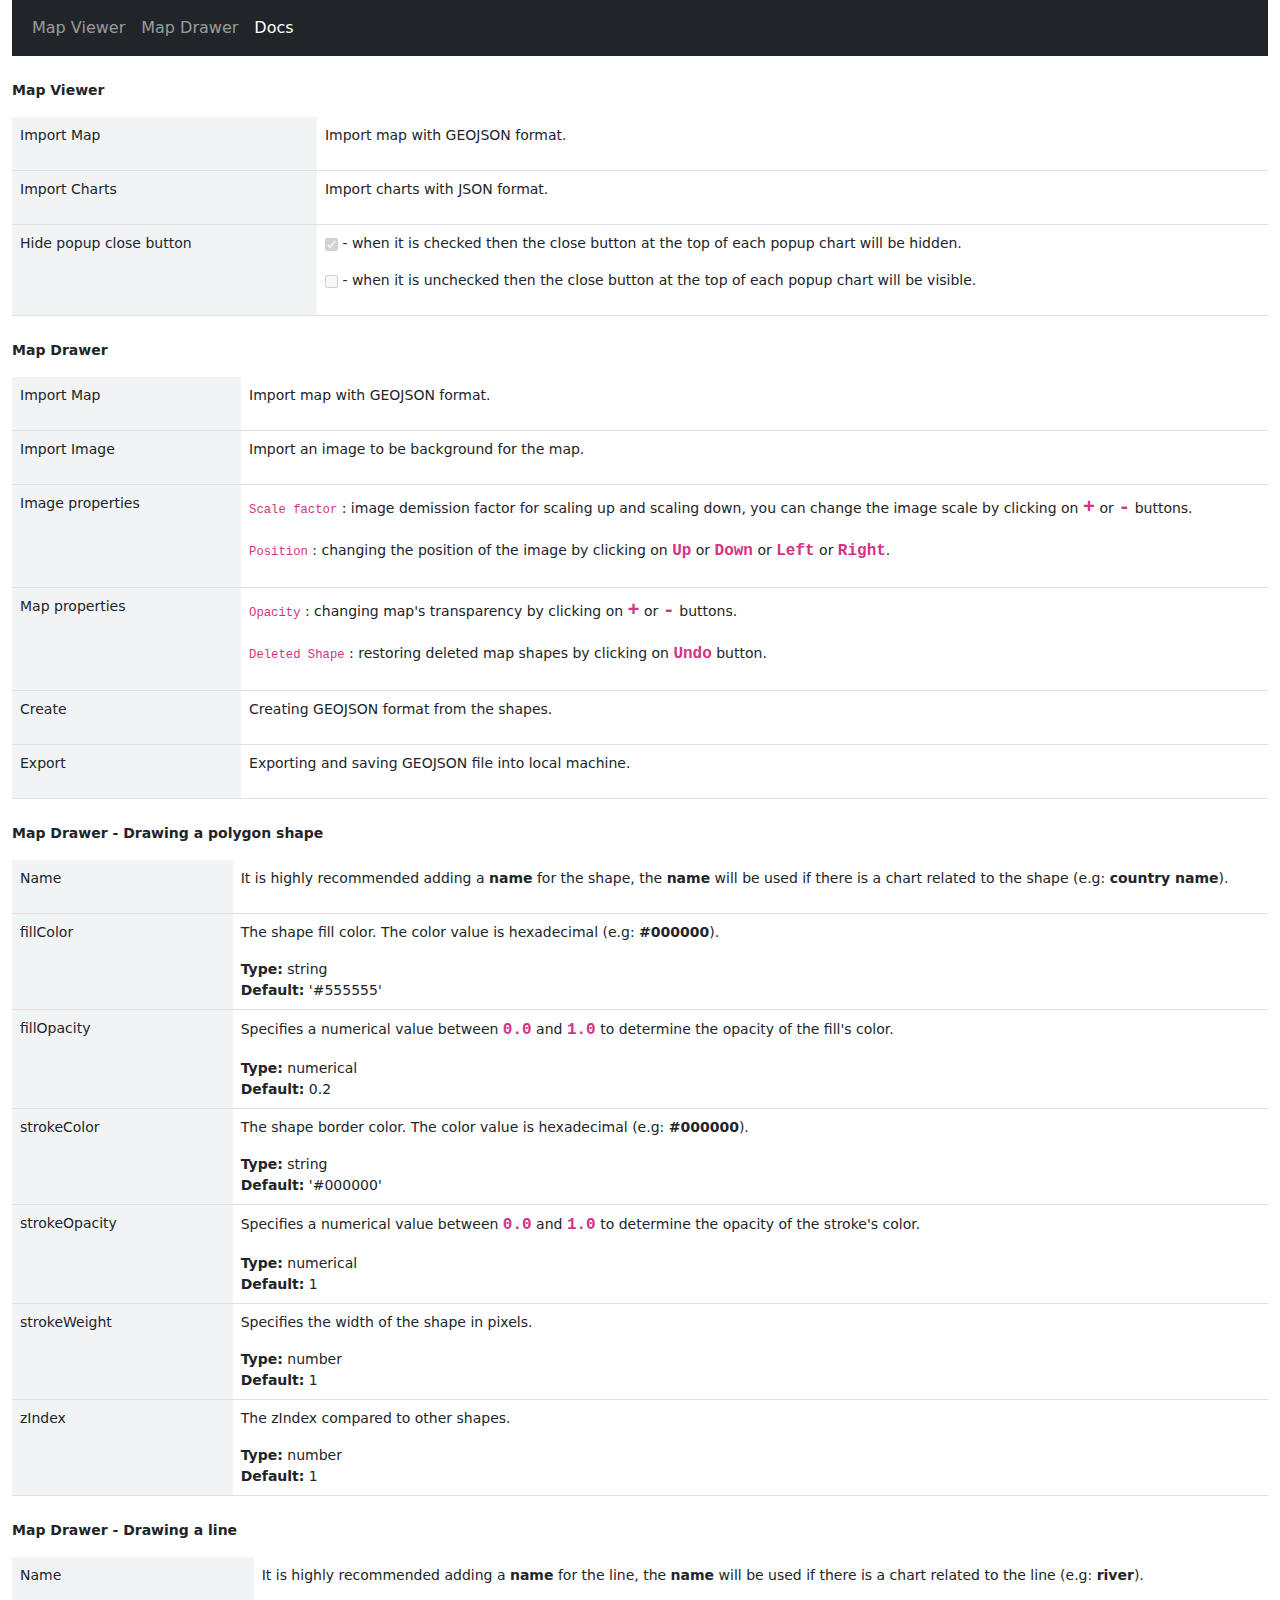
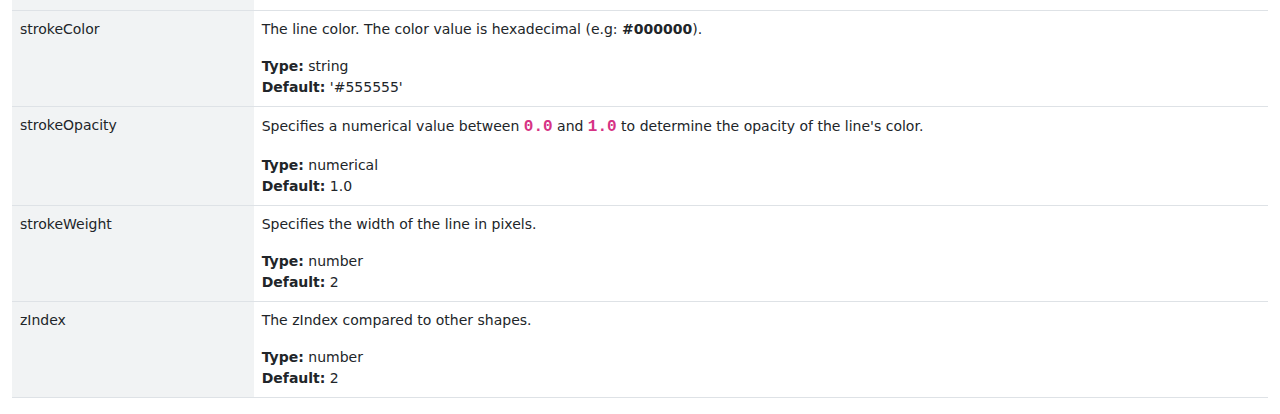
==== docs.html @ 8e2ea561 "Add docs page with some fixes" ====
<!DOCTYPE html>
<html>

<head>
    <meta charset='utf-8'>
    <meta http-equiv='X-UA-Compatible' content='IE=edge'>
    <title>GIS - Docs</title>
    <meta name='viewport' content='width=device-width, initial-scale=1'>
    <link rel="stylesheet" href="css/bootstrap.min.css" />
    <link rel="stylesheet" href="css/docs.css" />
</head>

<body>
    <div class="container-fluid">

        <!--Nav links-->
        <nav class="navbar navbar-expand-lg navbar-dark bg-dark mb-3">
            <div class="container-fluid">

                <button class="navbar-toggler" type="button" data-bs-toggle="collapse"
                    data-bs-target="#navbarSupportedContent" aria-controls="navbarSupportedContent"
                    aria-expanded="false" aria-label="Toggle navigation">
                    <span class="navbar-toggler-icon"></span>
                </button>

                <div class="collapse navbar-collapse" id="navbarSupportedContent">
                    <ul class="navbar-nav me-auto mb-2 mb-lg-0 col-9">
                        <li class="nav-item">
                            <a class="nav-link" aria-current="page" href="index.html">Map Viewer</a>
                        </li>
                        <li class="nav-item">
                            <a class="nav-link" href="draw-map.html" target="_blank">Map Drawer</a>
                        </li>
                        <li class="nav-item">
                            <a class="nav-link active" href="docs.html" target="_blank">Docs</a>
                        </li>
                    </ul>
                </div>
            </div>
        </nav>

        <!--Map viewer-->
        <div class="table-responsive">
            <table class="table caption-top">
                <caption class="fw-bold form-label">Map Viewer</caption>
                <tbody>
                    <tr>
                        <td>
                            Import Map
                        </td>
                        <td>
                            <p>Import map with GEOJSON format.</p>
                        </td>
                    </tr>

                    <tr>
                        <td>
                            Import Charts
                        </td>
                        <td>
                            <p>Import charts with JSON format.</p>
                        </td>
                    </tr>

                    <tr>
                        <td>
                            Hide popup close button
                        </td>
                        <td>
                            <p><input style="vertical-align: middle;" type="checkbox" disabled checked> - when it is
                                checked then the close button at the top of each popup chart will be hidden.</p>
                            <p><input style="vertical-align: middle;" type="checkbox" disabled> - when it is
                                unchecked then the close button
                                at the top of each popup chart will be visible.</p>
                        </td>
                    </tr>

                </tbody>

            </table>
        </div>

        <!--Map drawer-->
        <div class="table-responsive">

            <!--Map Drawer-->
            <table class="table caption-top">
                <caption class="fw-bold form-label">Map Drawer</caption>
                <tbody>
                    <tr>
                        <td>
                            Import Map
                        </td>
                        <td>
                            <p>Import map with GEOJSON format.</p>
                        </td>
                    </tr>

                    <tr>
                        <td>
                            Import Image
                        </td>
                        <td>
                            <p>Import an image to be background for the map.</p>
                        </td>
                    </tr>

                    <tr>
                        <td>
                            Image properties
                        </td>
                        <td>
                            <p><code>Scale factor</code> : image demission factor for scaling up and scaling down, you
                                can change the image scale by clicking on <code class="fw-bold fs-5">+</code> or <code
                                    class="fw-bold fs-5">-</code> buttons.</p>
                            <p><code>Position</code> : changing the position of the image by clicking on <code
                                    class="fw-bold fs-6">Up</code> or <code class="fw-bold fs-6">Down</code> or <code
                                    class="fw-bold fs-6">Left</code> or <code class="fw-bold fs-6">Right</code>.</p>
                        </td>
                    </tr>

                    <tr>
                        <td>
                            Map properties
                        </td>
                        <td>
                            <p><code>Opacity</code> : changing map's transparency by clicking on <code
                                    class="fw-bold fs-5">+</code> or <code class="fw-bold fs-5">-</code> buttons.</p>
                            <p><code>Deleted Shape</code> : restoring deleted map shapes by clicking on <code
                                    class="fw-bold fs-6">Undo</code> button.</p>
                        </td>
                    </tr>

                    <tr>
                        <td>
                            Create
                        </td>
                        <td>
                            <p>Creating GEOJSON format from the shapes.</p>
                        </td>
                    </tr>

                    <tr>
                        <td>
                            Export
                        </td>
                        <td>
                            <p>Exporting and saving GEOJSON file into local machine.</p>
                        </td>
                    </tr>

                </tbody>

                <!--Drawing a polygon shape-->
                <table class="table caption-top">
                    <caption class="fw-bold form-label">Map Drawer - Drawing a polygon shape</caption>
                    <tbody>
                        <tr>
                            <td>
                                Name
                            </td>
                            <td>
                                <p>It is highly recommended adding a <b>name</b> for the shape, the <b>name</b> will be
                                    used if there is a chart related to the shape (e.g: <b>country name</b>).</p>
                            </td>
                        </tr>

                        <tr>
                            <td>
                                fillColor
                            </td>
                            <td>
                                <p>The shape fill color. The color value is hexadecimal (e.g: <b>#000000</b>).</p>
                                <div>
                                    <b>Type:</b> string
                                </div>
                                <div>
                                    <b>Default:</b> '#555555'
                                </div>
                            </td>
                        </tr>

                        <tr>
                            <td>
                                fillOpacity
                            </td>
                            <td>
                                <p>Specifies a numerical value between <code class="fw-bold fs-6">0.0</code> and <code
                                        class="fw-bold fs-6">1.0</code> to determine the opacity of the fill's color.
                                </p>
                                <div>
                                    <b>Type:</b> numerical
                                </div>
                                <div>
                                    <b>Default:</b> 0.2
                                </div>
                            </td>
                        </tr>

                        <tr>
                            <td>
                                strokeColor
                            </td>
                            <td>
                                <p>The shape border color. The color value is hexadecimal (e.g: <b>#000000</b>).</p>
                                <div>
                                    <b>Type:</b> string
                                </div>
                                <div>
                                    <b>Default:</b> '#000000'
                                </div>
                            </td>
                        </tr>

                        <tr>
                            <td>
                                strokeOpacity
                            </td>
                            <td>
                                <p>Specifies a numerical value between <code class="fw-bold fs-6">0.0</code> and <code
                                        class="fw-bold fs-6">1.0</code> to
                                    determine the opacity of the stroke's color.</p>
                                <div>
                                    <b>Type:</b> numerical
                                </div>
                                <div>
                                    <b>Default:</b> 1
                                </div>
                            </td>
                        </tr>

                        <tr>
                            <td>
                                strokeWeight
                            </td>
                            <td>
                                <p>Specifies the width of the shape in pixels.</p>
                                <div>
                                    <b>Type:</b> number
                                </div>
                                <div>
                                    <b>Default:</b> 1
                                </div>
                            </td>
                        </tr>

                        <tr>
                            <td>
                                zIndex
                            </td>
                            <td>
                                <p>The zIndex compared to other shapes.</p>
                                <div>
                                    <b>Type:</b> number
                                </div>
                                <div>
                                    <b>Default:</b> 1
                                </div>
                            </td>
                        </tr>

                    </tbody>

                </table>

                <!--Drawing a line shape-->
                <table class="table caption-top">
                    <caption class="fw-bold form-label">Map Drawer - Drawing a line</caption>
                    <tbody>
                        <tr>
                            <td>
                                Name
                            </td>
                            <td>
                                <p>It is highly recommended adding a <b>name</b> for the line, the <b>name</b> will be
                                    used if there is a chart related to the line (e.g: <b>river</b>).</p>
                            </td>
                        </tr>

                        <tr>
                            <td>
                                strokeColor
                            </td>
                            <td>
                                <p>The line color. The color value is hexadecimal (e.g: <b>#000000</b>).</p>
                                <div>
                                    <b>Type:</b> string
                                </div>
                                <div>
                                    <b>Default:</b> '#555555'
                                </div>
                            </td>
                        </tr>

                        <tr>
                            <td>
                                strokeOpacity
                            </td>
                            <td>
                                <p>Specifies a numerical value between <code class="fw-bold fs-6">0.0</code> and <code
                                        class="fw-bold fs-6">1.0</code> to
                                    determine the opacity of the line's color.</p>
                                <div>
                                    <b>Type:</b> numerical
                                </div>
                                <div>
                                    <b>Default:</b> 1.0
                                </div>
                            </td>
                        </tr>

                        <tr>
                            <td>
                                strokeWeight
                            </td>
                            <td>
                                <p>Specifies the width of the line in pixels.</p>
                                <div>
                                    <b>Type:</b> number
                                </div>
                                <div>
                                    <b>Default:</b> 2
                                </div>
                            </td>
                        </tr>

                        <tr>
                            <td>
                                zIndex
                            </td>
                            <td>
                                <p>The zIndex compared to other shapes.</p>
                                <div>
                                    <b>Type:</b> number
                                </div>
                                <div>
                                    <b>Default:</b> 2
                                </div>
                            </td>
                        </tr>

                    </tbody>

                </table>
        </div>
    </div>

</body>

<script src="js/bootstrap.bundle.min.js"></script>
<script type="text/javascript" src="js/jquery-3.6.0.js"></script>

</html>
---- css/docs.css ----
table{
font-size: 14px;
}

caption{
    color: inherit;
}

table td:first-child{
    background: #f1f3f4; 
    vertical-align: top;
}

table td,
table th{
    min-width: 214px;
}
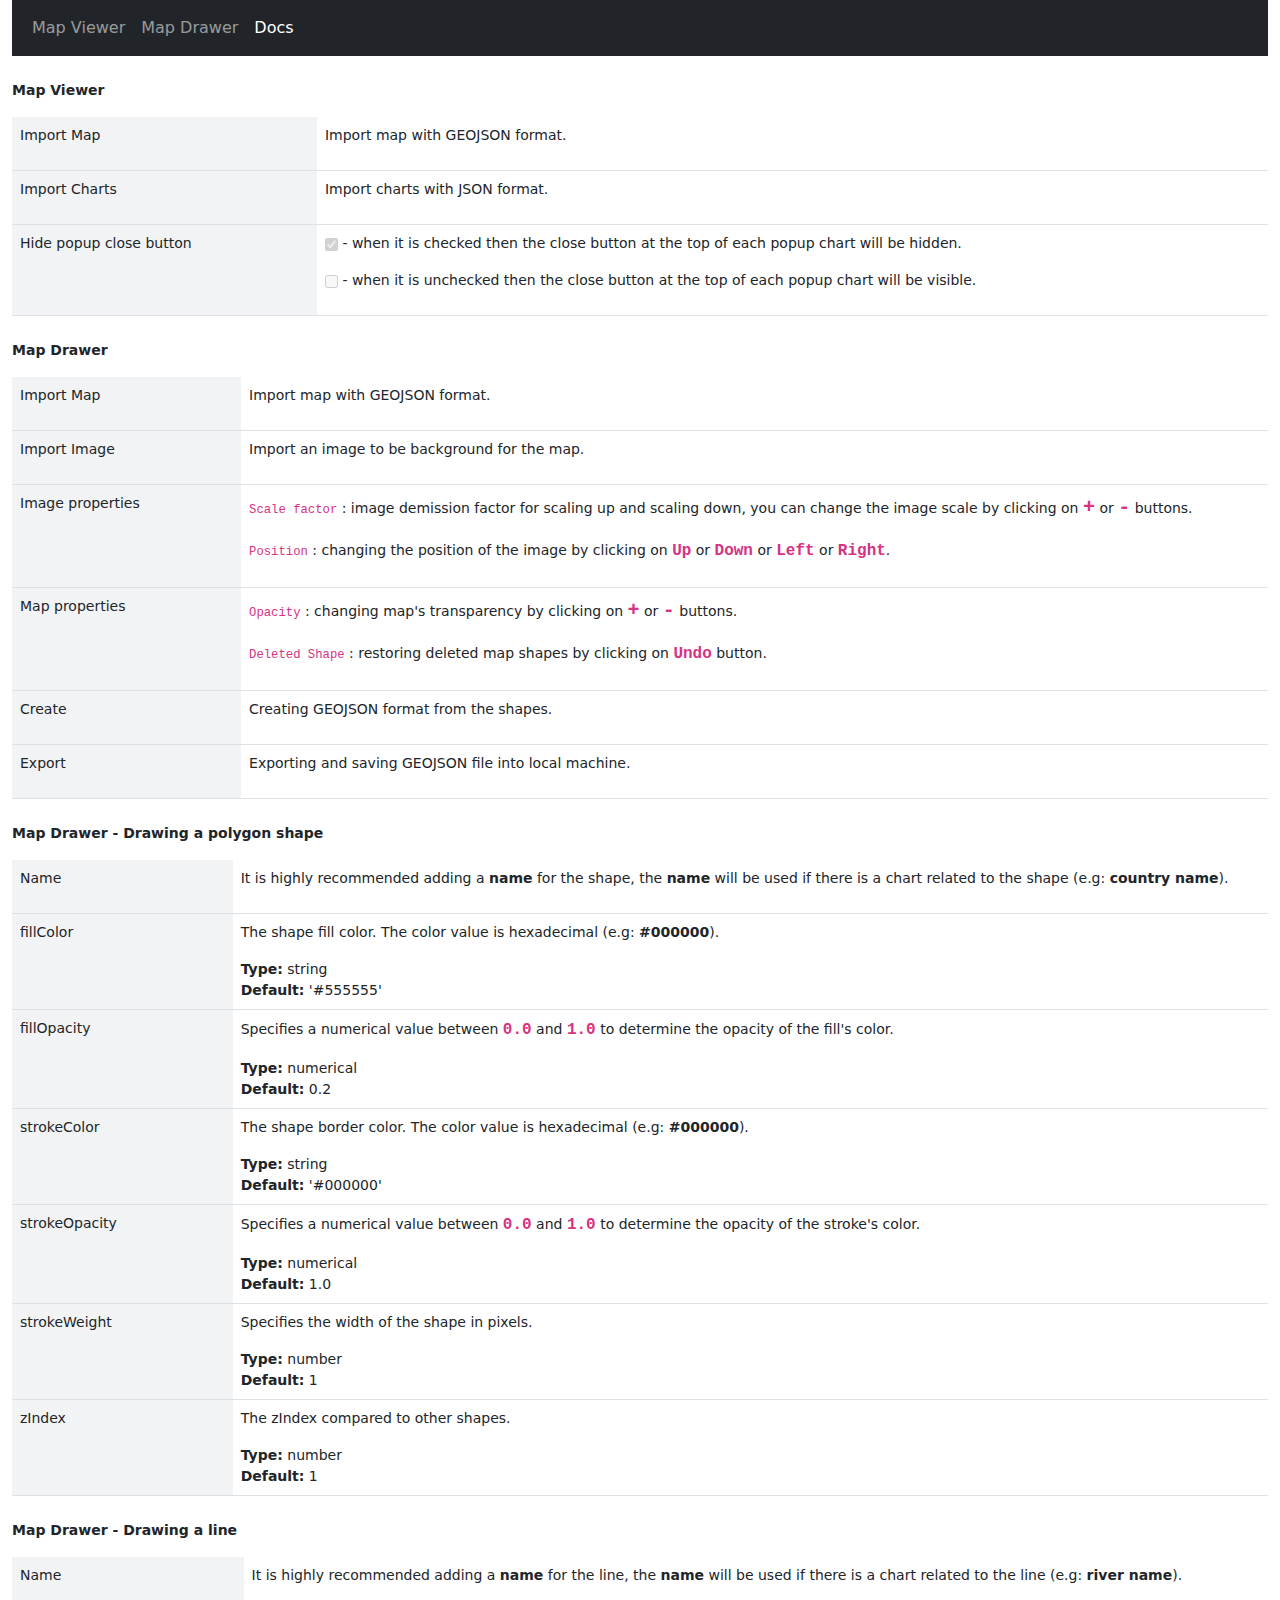
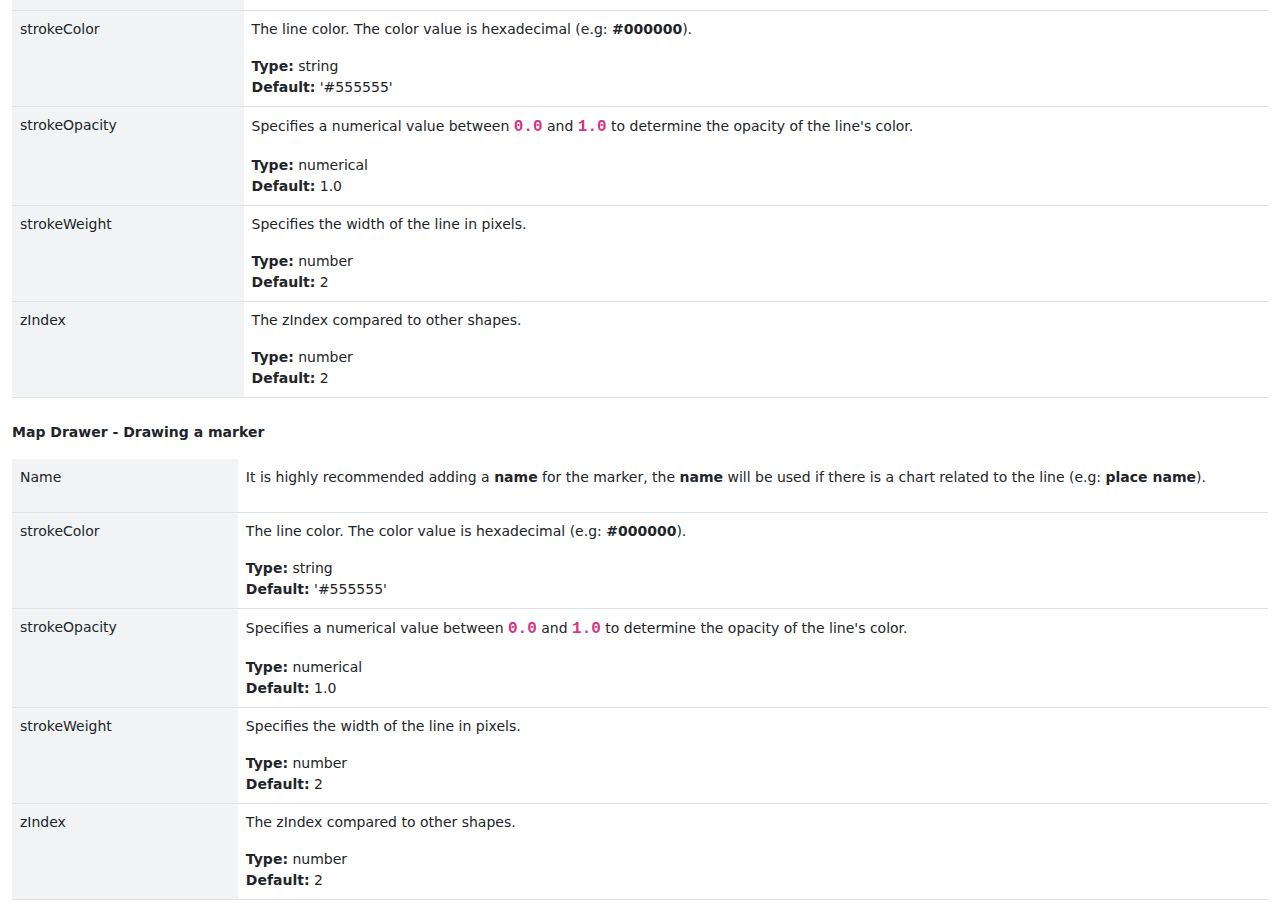
==== commit b04eab02: "Fix addPropertyToJSON bug" ====
--- a/docs.html
+++ b/docs.html
@@ -224,7 +224,7 @@
                                     <b>Type:</b> numerical
                                 </div>
                                 <div>
-                                    <b>Default:</b> 1
+                                    <b>Default:</b> 1.0
                                 </div>
                             </td>
                         </tr>
@@ -273,7 +273,7 @@
                             </td>
                             <td>
                                 <p>It is highly recommended adding a <b>name</b> for the line, the <b>name</b> will be
-                                    used if there is a chart related to the line (e.g: <b>river</b>).</p>
+                                    used if there is a chart related to the line (e.g: <b>river name</b>).</p>
                             </td>
                         </tr>
 
@@ -342,6 +342,86 @@
                     </tbody>
 
                 </table>
+
+                <!--Drawing a marker-->
+                <table class="table caption-top">
+                    <caption class="fw-bold form-label">Map Drawer - Drawing a marker</caption>
+                    <tbody>
+                        <tr>
+                            <td>
+                                Name
+                            </td>
+                            <td>
+                                <p>It is highly recommended adding a <b>name</b> for the marker, the <b>name</b> will be
+                                    used if there is a chart related to the line (e.g: <b>place name</b>).</p>
+                            </td>
+                        </tr>
+
+                        <tr>
+                            <td>
+                                strokeColor
+                            </td>
+                            <td>
+                                <p>The line color. The color value is hexadecimal (e.g: <b>#000000</b>).</p>
+                                <div>
+                                    <b>Type:</b> string
+                                </div>
+                                <div>
+                                    <b>Default:</b> '#555555'
+                                </div>
+                            </td>
+                        </tr>
+
+                        <tr>
+                            <td>
+                                strokeOpacity
+                            </td>
+                            <td>
+                                <p>Specifies a numerical value between <code class="fw-bold fs-6">0.0</code> and <code
+                                        class="fw-bold fs-6">1.0</code> to
+                                    determine the opacity of the line's color.</p>
+                                <div>
+                                    <b>Type:</b> numerical
+                                </div>
+                                <div>
+                                    <b>Default:</b> 1.0
+                                </div>
+                            </td>
+                        </tr>
+
+                        <tr>
+                            <td>
+                                strokeWeight
+                            </td>
+                            <td>
+                                <p>Specifies the width of the line in pixels.</p>
+                                <div>
+                                    <b>Type:</b> number
+                                </div>
+                                <div>
+                                    <b>Default:</b> 2
+                                </div>
+                            </td>
+                        </tr>
+
+                        <tr>
+                            <td>
+                                zIndex
+                            </td>
+                            <td>
+                                <p>The zIndex compared to other shapes.</p>
+                                <div>
+                                    <b>Type:</b> number
+                                </div>
+                                <div>
+                                    <b>Default:</b> 2
+                                </div>
+                            </td>
+                        </tr>
+
+                    </tbody>
+
+                </table>
         </div>
     </div>
 
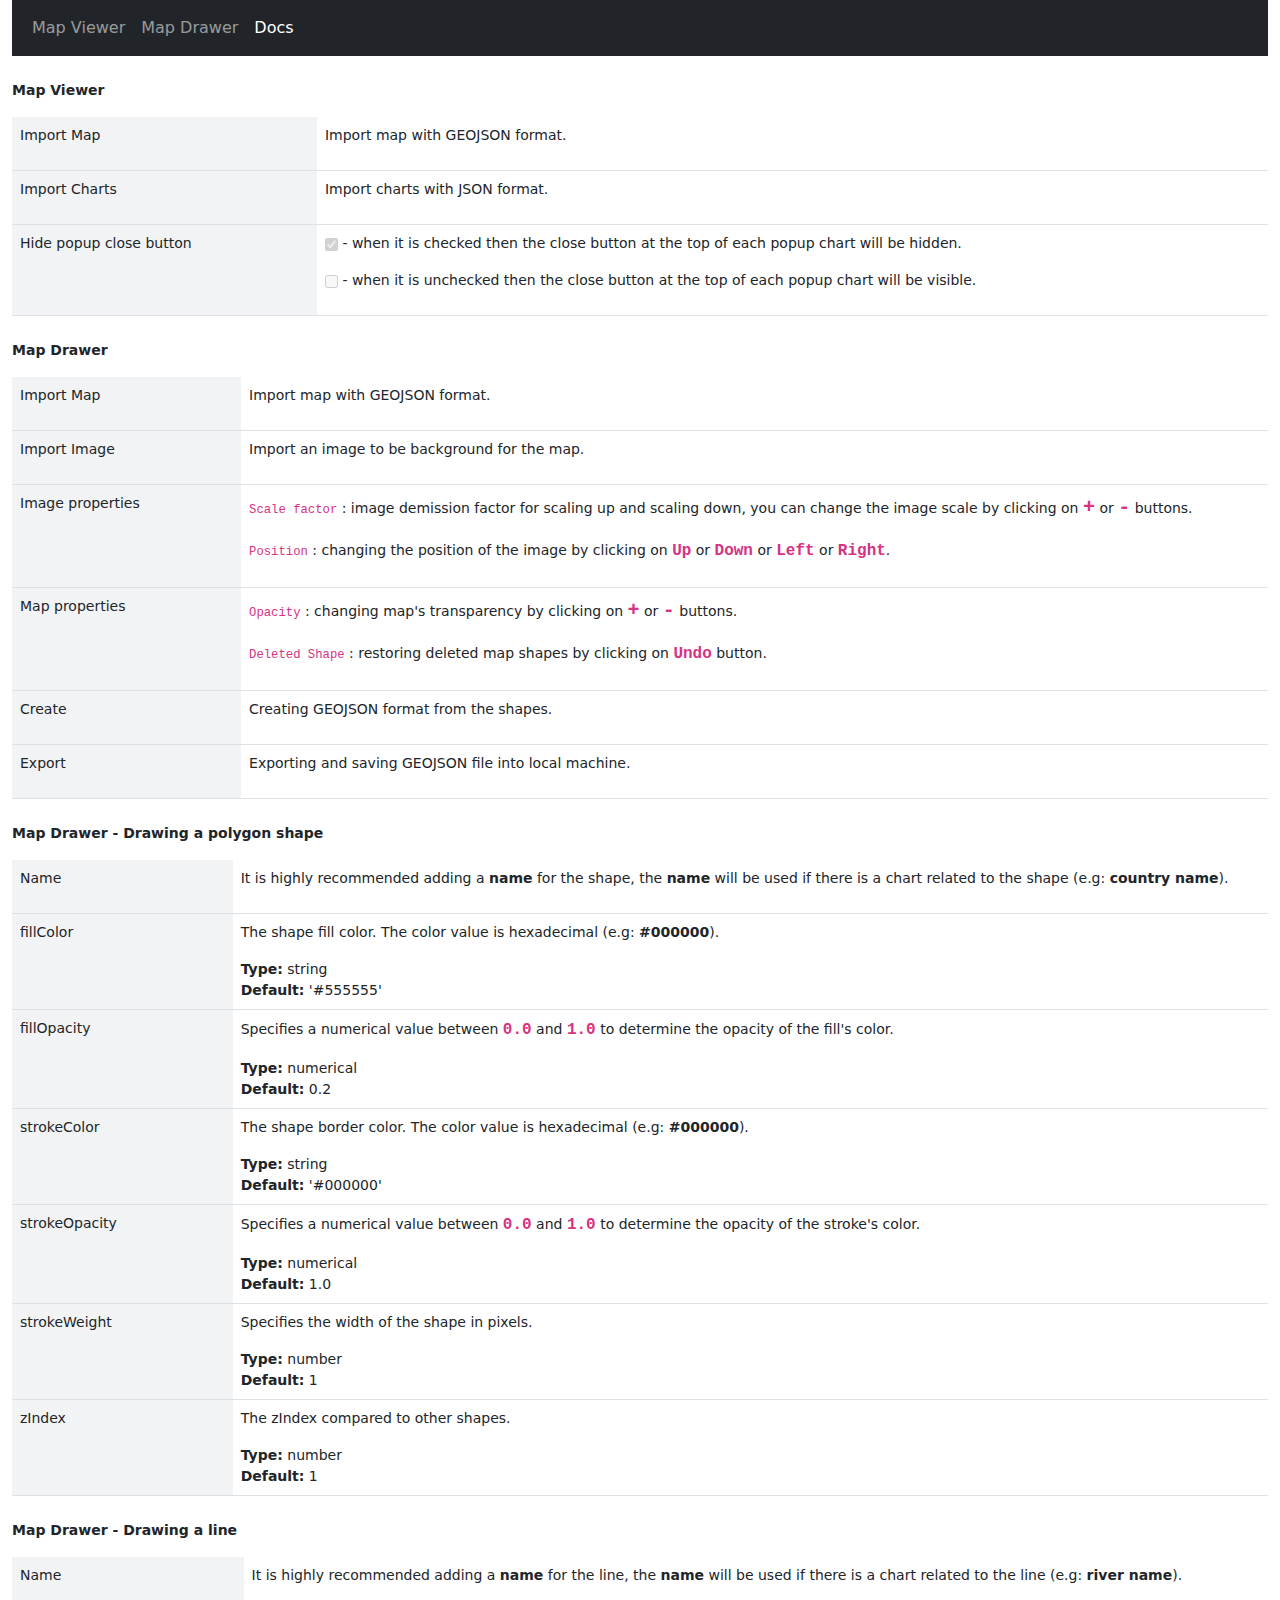
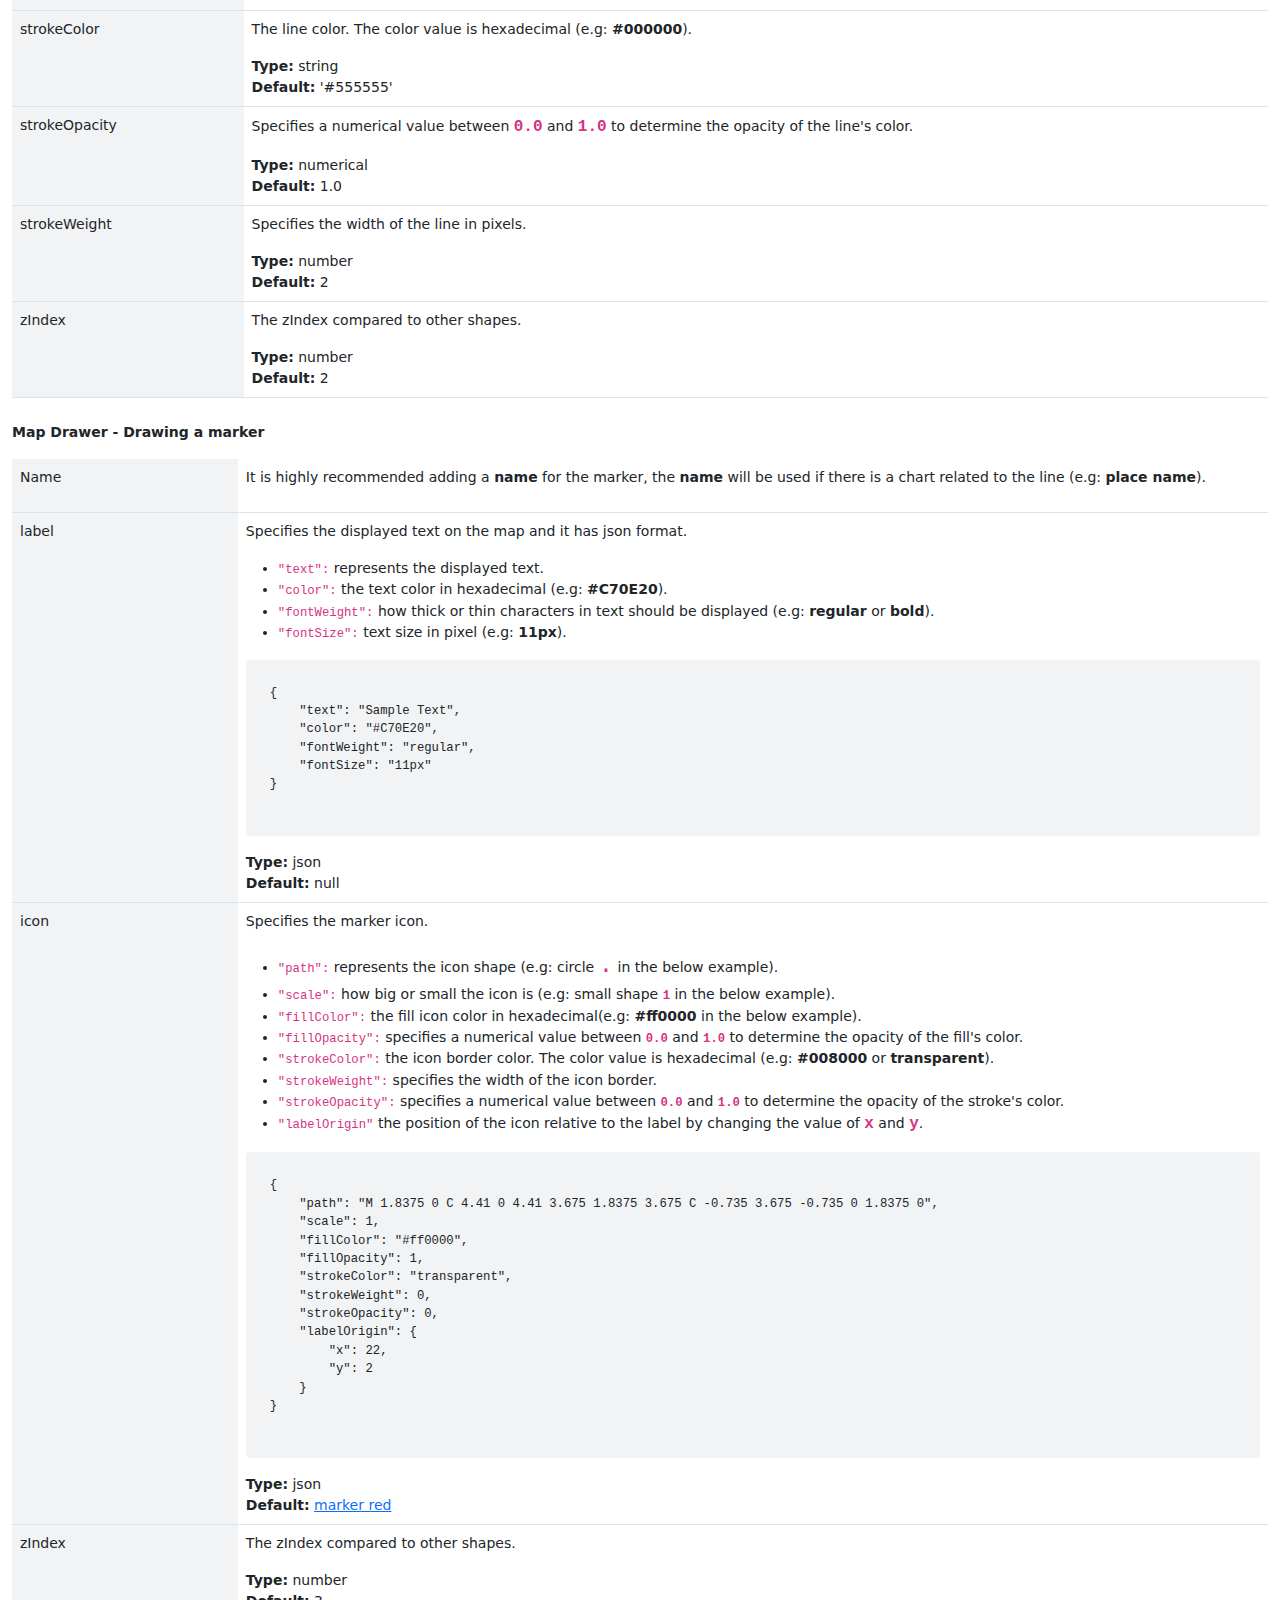
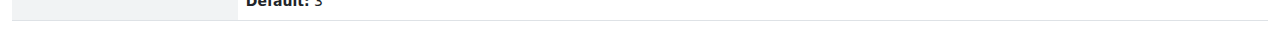
==== commit 49d61f8b: "Add marker info in docs" ====
--- a/docs.html
+++ b/docs.html
@@ -359,62 +359,121 @@
 
                         <tr>
                             <td>
-                                strokeColor
-                            </td>
-                            <td>
-                                <p>The line color. The color value is hexadecimal (e.g: <b>#000000</b>).</p>
-                                <div>
-                                    <b>Type:</b> string
-                                </div>
-                                <div>
-                                    <b>Default:</b> '#555555'
-                                </div>
-                            </td>
-                        </tr>
-
-                        <tr>
-                            <td>
-                                strokeOpacity
-                            </td>
-                            <td>
-                                <p>Specifies a numerical value between <code class="fw-bold fs-6">0.0</code> and <code
-                                        class="fw-bold fs-6">1.0</code> to
-                                    determine the opacity of the line's color.</p>
-                                <div>
-                                    <b>Type:</b> numerical
-                                </div>
-                                <div>
-                                    <b>Default:</b> 1.0
-                                </div>
-                            </td>
-                        </tr>
-
-                        <tr>
-                            <td>
-                                strokeWeight
-                            </td>
-                            <td>
-                                <p>Specifies the width of the line in pixels.</p>
+                                label
+                            </td>
+                            <td>
+                                <p>Specifies the displayed text on the map and it has json format.</p>
+                                <ul>
+                                    <li>
+                                        <code>"text":</code> represents the displayed text.
+                                    </li>
+                                    <li>
+                                        <code>"color":</code> the text color in hexadecimal (e.g: <b>#C70E20</b>).
+                                    </li>
+                                    <li>
+                                        <code>"fontWeight":</code> how thick or thin characters in text should be
+                                        displayed (e.g: <b>regular</b> or <b>bold</b>).
+                                    </li>
+                                    <li>
+                                        <code>"fontSize":</code> text size in pixel (e.g: <b>11px</b>).
+                                    </li>
+                                </ul>
+                                <pre>
+{
+    "text": "Sample Text",
+    "color": "#C70E20",
+    "fontWeight": "regular",
+    "fontSize": "11px"
+}
+                                 </pre>
+                                <div>
+                                    <b>Type:</b> json
+                                </div>
+                                <div>
+                                    <b>Default:</b> null
+                                </div>
+                            </td>
+                        </tr>
+
+                        <tr>
+                            <td>
+                                icon
+                            </td>
+                            <td>
+                                <p>Specifies the marker icon.</p>
+                                <ul>
+                                    <li>
+                                        <code>"path":</code> represents the icon shape (e.g: circle <code
+                                            class="fs-4">.</code> in the below example).
+                                    </li>
+                                    <li>
+                                        <code>"scale":</code> how big or small the icon is (e.g: small shape
+                                        <code class="fw-bold fs-7">1</code> in the below example).
+                                    </li>
+                                    <li>
+                                        <code>"fillColor":</code> the fill icon color in hexadecimal(e.g:
+                                        <b>#ff0000</b> in the below
+                                        example).
+                                    </li>
+                                    <li>
+                                        <code>"fillOpacity":</code> specifies a numerical value between <code
+                                            class="fw-bold fs-7">0.0</code> and <code class="fw-bold fs-7">1.0</code>
+                                        to determine the opacity of the fill's color.
+                                    </li>
+                                    <li>
+                                        <code>"strokeColor":</code> the icon border color. The color value is
+                                        hexadecimal (e.g: <b>#008000</b> or <b>transparent</b>).
+                                    </li>
+                                    <li>
+                                        <code>"strokeWeight":</code> specifies the width of the icon border.
+                                    </li>
+                                    <li>
+                                        <code>"strokeOpacity":</code> specifies a numerical value between <code
+                                            class="fw-bold fs-7">0.0</code> and <code class="fw-bold fs-7">1.0</code> to
+                                        determine the opacity of the stroke's color.
+                                    </li>
+                                    <li>
+                                        <code>"labelOrigin"</code> the position of the icon relative to the label by
+                                        changing the value of <code class="fw-bold fs-6">x</code> and <code class="fw-bold fs-6">y</code>.
+                                    </li>
+                                </ul>
+                                <pre>
+{
+    "path": "M 1.8375 0 C 4.41 0 4.41 3.675 1.8375 3.675 C -0.735 3.675 -0.735 0 1.8375 0",
+    "scale": 1,
+    "fillColor": "#ff0000",
+    "fillOpacity": 1,
+    "strokeColor": "transparent",
+    "strokeWeight": 0,
+    "strokeOpacity": 0,
+    "labelOrigin": {
+        "x": 22,
+        "y": 2
+    }
+}
+                                </pre>
+                                <div>
+                                    <b>Type:</b> json
+                                </div>
+                                <div>
+                                    <b>Default:</b> <a
+                                        href="https://raw.githubusercontent.com/Concept211/Google-Maps-Markers/master/images/marker_red.png"
+                                        target="_blank">marker red</a>
+                                </div>
+                            </td>
+                        </tr>
+
+                        <tr>
+                            <td>
+                                zIndex
+                            </td>
+                            <td>
+                                <p>The zIndex compared to other shapes.</p>
                                 <div>
                                     <b>Type:</b> number
                                 </div>
                                 <div>
-                                    <b>Default:</b> 2
-                                </div>
-                            </td>
-                        </tr>
-
-                        <tr>
-                            <td>
-                                zIndex
-                            </td>
-                            <td>
-                                <p>The zIndex compared to other shapes.</p>
-                                <div>
-                                    <b>Type:</b> number
-                                </div>
-                                <div>
-                                    <b>Default:</b> 2
+                                    <b>Default:</b> 3
                                 </div>
                             </td>
                         </tr>
--- a/css/docs.css
+++ b/css/docs.css
@@ -14,4 +14,10 @@
 table td,
 table th{
     min-width: 214px;
+}
+
+pre{
+    background: #f1f3f4;
+    padding: 24px;
+    border-radius: 4px;
 }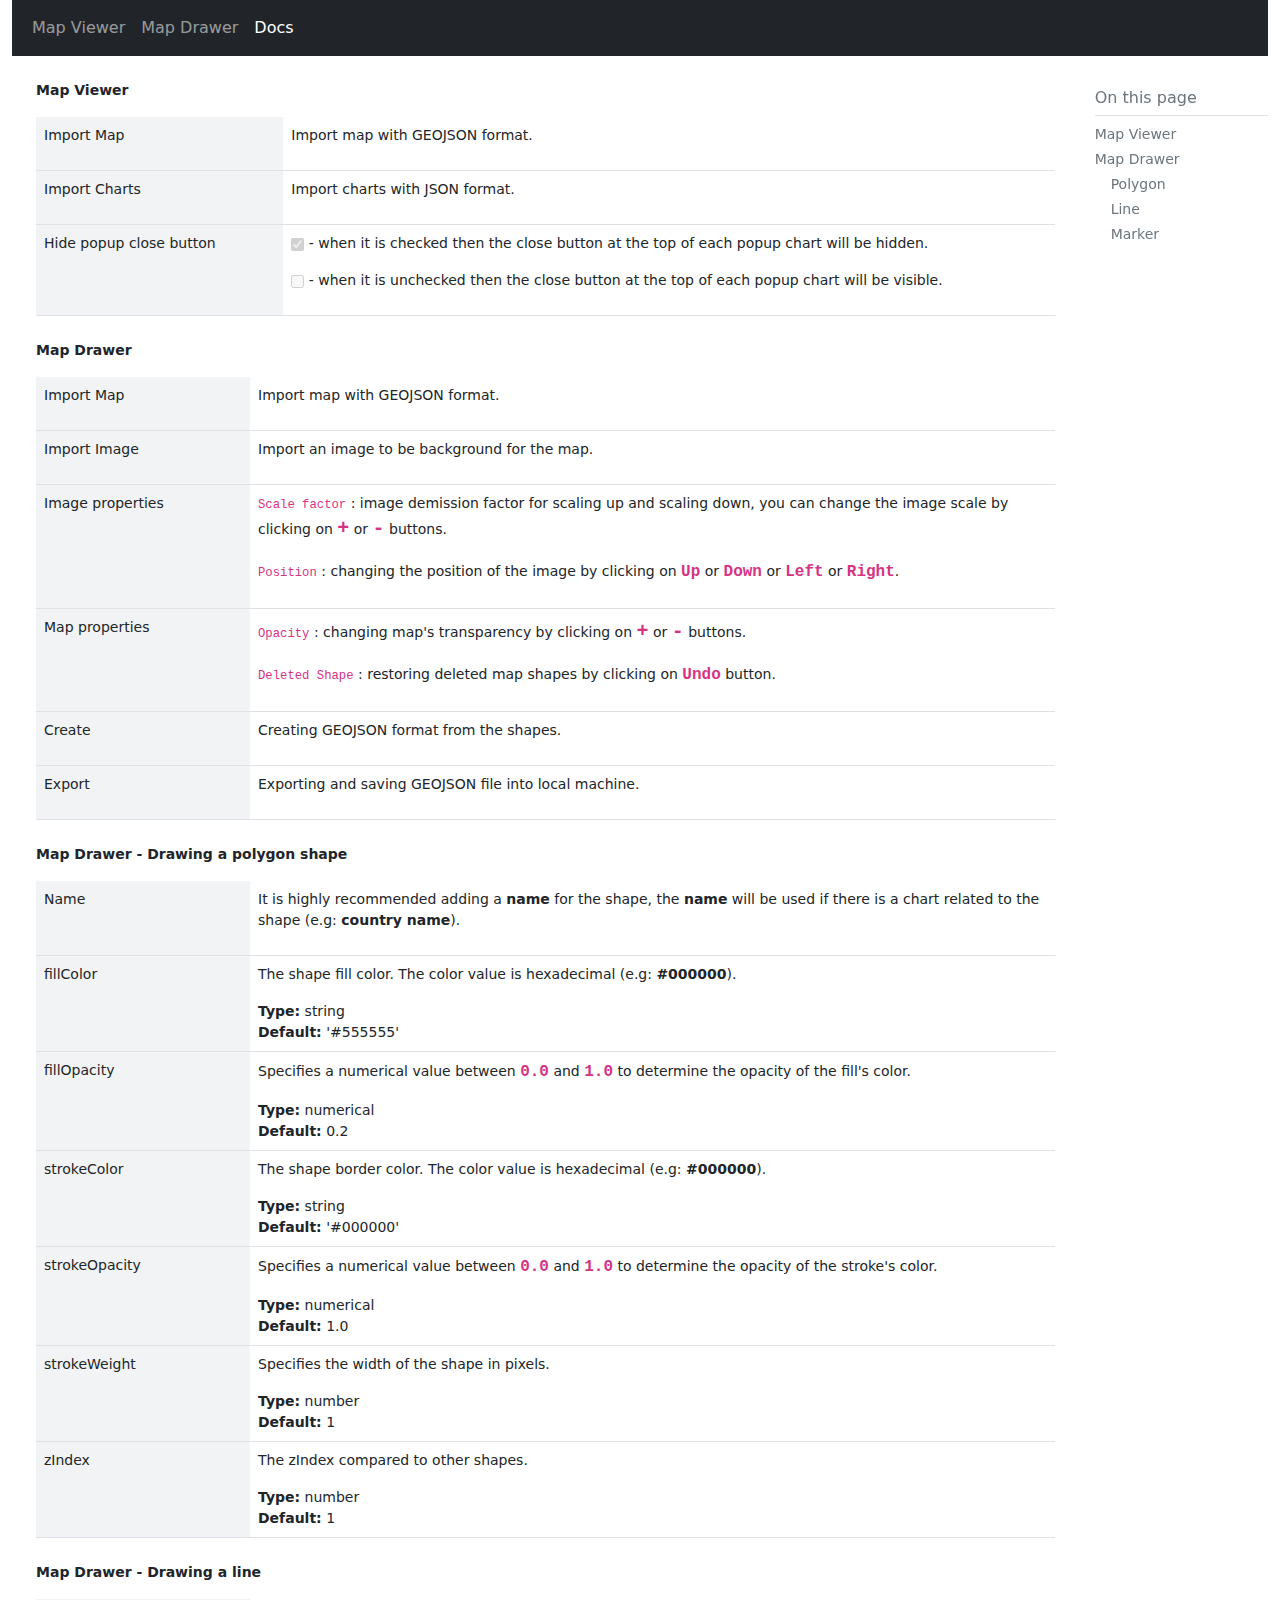
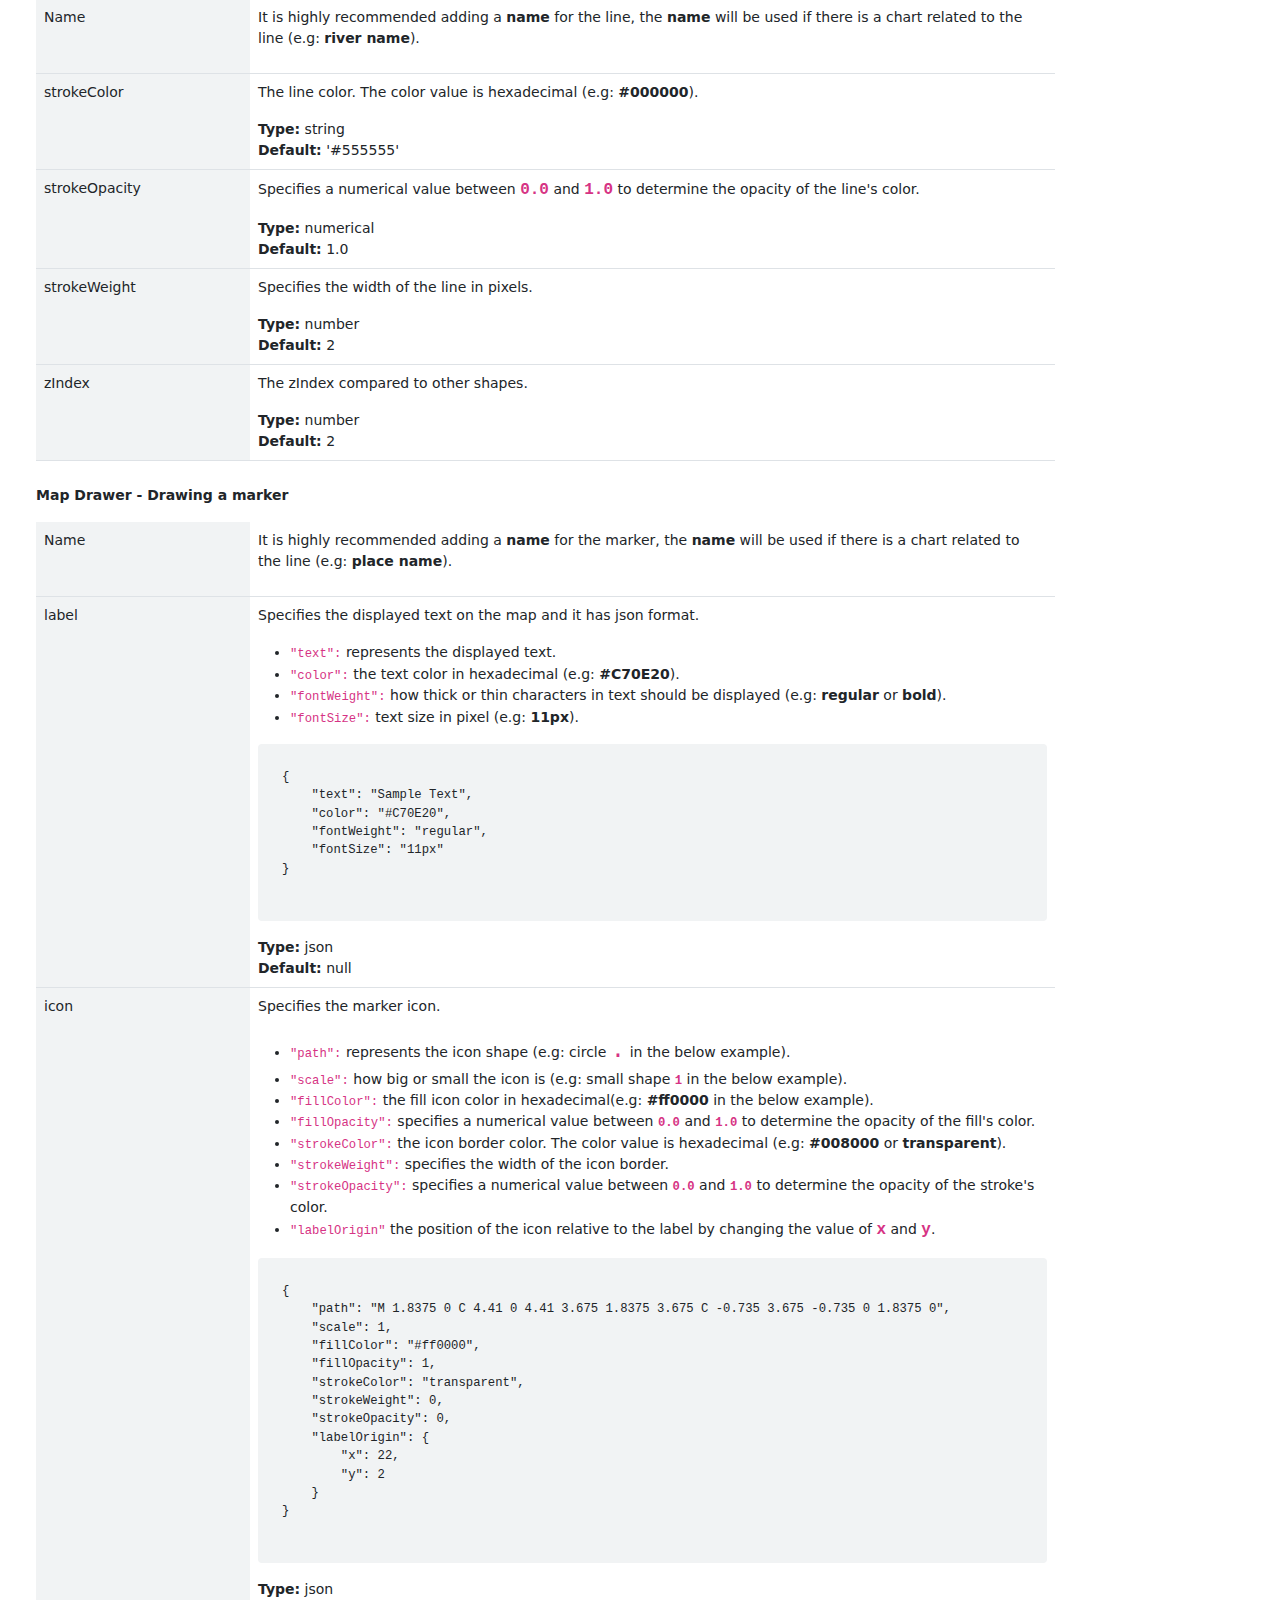
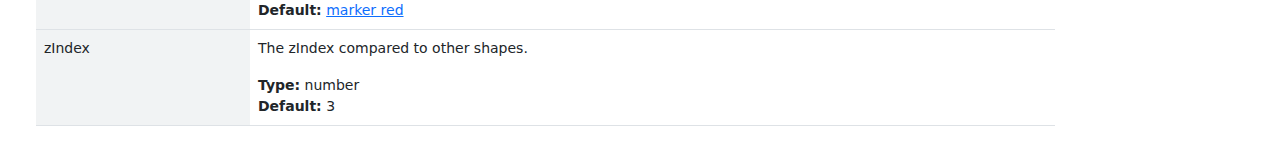
==== commit 4d488201: "Add docs right side nav" ====
--- a/docs.html
+++ b/docs.html
@@ -29,415 +29,480 @@
                             <a class="nav-link" aria-current="page" href="index.html">Map Viewer</a>
                         </li>
                         <li class="nav-item">
-                            <a class="nav-link" href="draw-map.html" target="_blank">Map Drawer</a>
+                            <a class="nav-link" href="draw-map.html">Map Drawer</a>
                         </li>
                         <li class="nav-item">
-                            <a class="nav-link active" href="docs.html" target="_blank">Docs</a>
+                            <a class="nav-link active" href="docs.html">Docs</a>
                         </li>
                     </ul>
                 </div>
             </div>
         </nav>
 
-        <!--Map viewer-->
-        <div class="table-responsive">
-            <table class="table caption-top">
-                <caption class="fw-bold form-label">Map Viewer</caption>
-                <tbody>
-                    <tr>
-                        <td>
-                            Import Map
-                        </td>
-                        <td>
-                            <p>Import map with GEOJSON format.</p>
-                        </td>
-                    </tr>
-
-                    <tr>
-                        <td>
-                            Import Charts
-                        </td>
-                        <td>
-                            <p>Import charts with JSON format.</p>
-                        </td>
-                    </tr>
-
-                    <tr>
-                        <td>
-                            Hide popup close button
-                        </td>
-                        <td>
-                            <p><input style="vertical-align: middle;" type="checkbox" disabled checked> - when it is
-                                checked then the close button at the top of each popup chart will be hidden.</p>
-                            <p><input style="vertical-align: middle;" type="checkbox" disabled> - when it is
-                                unchecked then the close button
-                                at the top of each popup chart will be visible.</p>
-                        </td>
-                    </tr>
-
-                </tbody>
-
-            </table>
-        </div>
-
-        <!--Map drawer-->
-        <div class="table-responsive">
-
-            <!--Map Drawer-->
-            <table class="table caption-top">
-                <caption class="fw-bold form-label">Map Drawer</caption>
-                <tbody>
-                    <tr>
-                        <td>
-                            Import Map
-                        </td>
-                        <td>
-                            <p>Import map with GEOJSON format.</p>
-                        </td>
-                    </tr>
-
-                    <tr>
-                        <td>
-                            Import Image
-                        </td>
-                        <td>
-                            <p>Import an image to be background for the map.</p>
-                        </td>
-                    </tr>
-
-                    <tr>
-                        <td>
-                            Image properties
-                        </td>
-                        <td>
-                            <p><code>Scale factor</code> : image demission factor for scaling up and scaling down, you
-                                can change the image scale by clicking on <code class="fw-bold fs-5">+</code> or <code
-                                    class="fw-bold fs-5">-</code> buttons.</p>
-                            <p><code>Position</code> : changing the position of the image by clicking on <code
-                                    class="fw-bold fs-6">Up</code> or <code class="fw-bold fs-6">Down</code> or <code
-                                    class="fw-bold fs-6">Left</code> or <code class="fw-bold fs-6">Right</code>.</p>
-                        </td>
-                    </tr>
-
-                    <tr>
-                        <td>
-                            Map properties
-                        </td>
-                        <td>
-                            <p><code>Opacity</code> : changing map's transparency by clicking on <code
-                                    class="fw-bold fs-5">+</code> or <code class="fw-bold fs-5">-</code> buttons.</p>
-                            <p><code>Deleted Shape</code> : restoring deleted map shapes by clicking on <code
-                                    class="fw-bold fs-6">Undo</code> button.</p>
-                        </td>
-                    </tr>
-
-                    <tr>
-                        <td>
-                            Create
-                        </td>
-                        <td>
-                            <p>Creating GEOJSON format from the shapes.</p>
-                        </td>
-                    </tr>
-
-                    <tr>
-                        <td>
-                            Export
-                        </td>
-                        <td>
-                            <p>Exporting and saving GEOJSON file into local machine.</p>
-                        </td>
-                    </tr>
-
-                </tbody>
-
-                <!--Drawing a polygon shape-->
-                <table class="table caption-top">
-                    <caption class="fw-bold form-label">Map Drawer - Drawing a polygon shape</caption>
-                    <tbody>
-                        <tr>
-                            <td>
-                                Name
-                            </td>
-                            <td>
-                                <p>It is highly recommended adding a <b>name</b> for the shape, the <b>name</b> will be
-                                    used if there is a chart related to the shape (e.g: <b>country name</b>).</p>
-                            </td>
-                        </tr>
-
-                        <tr>
-                            <td>
-                                fillColor
-                            </td>
-                            <td>
-                                <p>The shape fill color. The color value is hexadecimal (e.g: <b>#000000</b>).</p>
-                                <div>
-                                    <b>Type:</b> string
-                                </div>
-                                <div>
-                                    <b>Default:</b> '#555555'
-                                </div>
-                            </td>
-                        </tr>
-
-                        <tr>
-                            <td>
-                                fillOpacity
-                            </td>
-                            <td>
-                                <p>Specifies a numerical value between <code class="fw-bold fs-6">0.0</code> and <code
-                                        class="fw-bold fs-6">1.0</code> to determine the opacity of the fill's color.
-                                </p>
-                                <div>
-                                    <b>Type:</b> numerical
-                                </div>
-                                <div>
-                                    <b>Default:</b> 0.2
-                                </div>
-                            </td>
-                        </tr>
-
-                        <tr>
-                            <td>
-                                strokeColor
-                            </td>
-                            <td>
-                                <p>The shape border color. The color value is hexadecimal (e.g: <b>#000000</b>).</p>
-                                <div>
-                                    <b>Type:</b> string
-                                </div>
-                                <div>
-                                    <b>Default:</b> '#000000'
-                                </div>
-                            </td>
-                        </tr>
-
-                        <tr>
-                            <td>
-                                strokeOpacity
-                            </td>
-                            <td>
-                                <p>Specifies a numerical value between <code class="fw-bold fs-6">0.0</code> and <code
-                                        class="fw-bold fs-6">1.0</code> to
-                                    determine the opacity of the stroke's color.</p>
-                                <div>
-                                    <b>Type:</b> numerical
-                                </div>
-                                <div>
-                                    <b>Default:</b> 1.0
-                                </div>
-                            </td>
-                        </tr>
-
-                        <tr>
-                            <td>
-                                strokeWeight
-                            </td>
-                            <td>
-                                <p>Specifies the width of the shape in pixels.</p>
-                                <div>
-                                    <b>Type:</b> number
-                                </div>
-                                <div>
-                                    <b>Default:</b> 1
-                                </div>
-                            </td>
-                        </tr>
-
-                        <tr>
-                            <td>
-                                zIndex
-                            </td>
-                            <td>
-                                <p>The zIndex compared to other shapes.</p>
-                                <div>
-                                    <b>Type:</b> number
-                                </div>
-                                <div>
-                                    <b>Default:</b> 1
-                                </div>
-                            </td>
-                        </tr>
-
-                    </tbody>
-
-                </table>
-
-                <!--Drawing a line shape-->
-                <table class="table caption-top">
-                    <caption class="fw-bold form-label">Map Drawer - Drawing a line</caption>
-                    <tbody>
-                        <tr>
-                            <td>
-                                Name
-                            </td>
-                            <td>
-                                <p>It is highly recommended adding a <b>name</b> for the line, the <b>name</b> will be
-                                    used if there is a chart related to the line (e.g: <b>river name</b>).</p>
-                            </td>
-                        </tr>
-
-                        <tr>
-                            <td>
-                                strokeColor
-                            </td>
-                            <td>
-                                <p>The line color. The color value is hexadecimal (e.g: <b>#000000</b>).</p>
-                                <div>
-                                    <b>Type:</b> string
-                                </div>
-                                <div>
-                                    <b>Default:</b> '#555555'
-                                </div>
-                            </td>
-                        </tr>
-
-                        <tr>
-                            <td>
-                                strokeOpacity
-                            </td>
-                            <td>
-                                <p>Specifies a numerical value between <code class="fw-bold fs-6">0.0</code> and <code
-                                        class="fw-bold fs-6">1.0</code> to
-                                    determine the opacity of the line's color.</p>
-                                <div>
-                                    <b>Type:</b> numerical
-                                </div>
-                                <div>
-                                    <b>Default:</b> 1.0
-                                </div>
-                            </td>
-                        </tr>
-
-                        <tr>
-                            <td>
-                                strokeWeight
-                            </td>
-                            <td>
-                                <p>Specifies the width of the line in pixels.</p>
-                                <div>
-                                    <b>Type:</b> number
-                                </div>
-                                <div>
-                                    <b>Default:</b> 2
-                                </div>
-                            </td>
-                        </tr>
-
-                        <tr>
-                            <td>
-                                zIndex
-                            </td>
-                            <td>
-                                <p>The zIndex compared to other shapes.</p>
-                                <div>
-                                    <b>Type:</b> number
-                                </div>
-                                <div>
-                                    <b>Default:</b> 2
-                                </div>
-                            </td>
-                        </tr>
-
-                    </tbody>
-
-                </table>
-
-                <!--Drawing a marker-->
-                <table class="table caption-top">
-                    <caption class="fw-bold form-label">Map Drawer - Drawing a marker</caption>
-                    <tbody>
-                        <tr>
-                            <td>
-                                Name
-                            </td>
-                            <td>
-                                <p>It is highly recommended adding a <b>name</b> for the marker, the <b>name</b> will be
-                                    used if there is a chart related to the line (e.g: <b>place name</b>).</p>
-                            </td>
-                        </tr>
-
-                        <tr>
-                            <td>
-                                label
-                            </td>
-                            <td>
-                                <p>Specifies the displayed text on the map and it has json format.</p>
-                                <ul>
-                                    <li>
-                                        <code>"text":</code> represents the displayed text.
-                                    </li>
-                                    <li>
-                                        <code>"color":</code> the text color in hexadecimal (e.g: <b>#C70E20</b>).
-                                    </li>
-                                    <li>
-                                        <code>"fontWeight":</code> how thick or thin characters in text should be
-                                        displayed (e.g: <b>regular</b> or <b>bold</b>).
-                                    </li>
-                                    <li>
-                                        <code>"fontSize":</code> text size in pixel (e.g: <b>11px</b>).
-                                    </li>
-                                </ul>
-                                <pre>
+        <div class="row">
+
+            <main class="col-10">
+
+                <!--Left side-->
+                <div class="bd-intro ps-lg-4">
+
+                    <!--Map viewer-->
+                    <section id="map-viewer">
+                        <div class="table-responsive">
+                            <table class="table caption-top">
+                                <caption class="fw-bold form-label">Map Viewer</caption>
+                                <tbody>
+                                    <tr>
+                                        <td>
+                                            Import Map
+                                        </td>
+                                        <td>
+                                            <p>Import map with GEOJSON format.</p>
+                                        </td>
+                                    </tr>
+
+                                    <tr>
+                                        <td>
+                                            Import Charts
+                                        </td>
+                                        <td>
+                                            <p>Import charts with JSON format.</p>
+                                        </td>
+                                    </tr>
+
+                                    <tr>
+                                        <td>
+                                            Hide popup close button
+                                        </td>
+                                        <td>
+                                            <p><input style="vertical-align: middle;" type="checkbox" disabled checked>
+                                                -
+                                                when it is
+                                                checked then the close button at the top of each popup chart will be
+                                                hidden.
+                                            </p>
+                                            <p><input style="vertical-align: middle;" type="checkbox" disabled> - when
+                                                it is
+                                                unchecked then the close button
+                                                at the top of each popup chart will be visible.</p>
+                                        </td>
+                                    </tr>
+
+                                </tbody>
+
+                            </table>
+                        </div>
+                    </section>
+
+                    <!--Map drawer-->
+                    <div class="table-responsive">
+
+                        <!--Map Drawer-->
+                        <section id="map-drawer">
+                            <table class="table caption-top">
+                                <caption class="fw-bold form-label">Map Drawer</caption>
+                                <tbody>
+                                    <tr>
+                                        <td>
+                                            Import Map
+                                        </td>
+                                        <td>
+                                            <p>Import map with GEOJSON format.</p>
+                                        </td>
+                                    </tr>
+
+                                    <tr>
+                                        <td>
+                                            Import Image
+                                        </td>
+                                        <td>
+                                            <p>Import an image to be background for the map.</p>
+                                        </td>
+                                    </tr>
+
+                                    <tr>
+                                        <td>
+                                            Image properties
+                                        </td>
+                                        <td>
+                                            <p><code>Scale factor</code> : image demission factor for scaling up and
+                                                scaling
+                                                down, you
+                                                can change the image scale by clicking on <code
+                                                    class="fw-bold fs-5">+</code> or
+                                                <code class="fw-bold fs-5">-</code> buttons.
+                                            </p>
+                                            <p><code>Position</code> : changing the position of the image by clicking on
+                                                <code class="fw-bold fs-6">Up</code> or <code
+                                                    class="fw-bold fs-6">Down</code> or
+                                                <code class="fw-bold fs-6">Left</code> or <code
+                                                    class="fw-bold fs-6">Right</code>.
+                                            </p>
+                                        </td>
+                                    </tr>
+
+                                    <tr>
+                                        <td>
+                                            Map properties
+                                        </td>
+                                        <td>
+                                            <p><code>Opacity</code> : changing map's transparency by clicking on <code
+                                                    class="fw-bold fs-5">+</code>
+                                                or <code class="fw-bold fs-5">-</code> buttons.</p>
+                                            <p><code>Deleted Shape</code> : restoring deleted map shapes by clicking on
+                                                <code class="fw-bold fs-6">Undo</code> button.
+                                            </p>
+                                        </td>
+                                    </tr>
+
+                                    <tr>
+                                        <td>
+                                            Create
+                                        </td>
+                                        <td>
+                                            <p>Creating GEOJSON format from the shapes.</p>
+                                        </td>
+                                    </tr>
+
+                                    <tr>
+                                        <td>
+                                            Export
+                                        </td>
+                                        <td>
+                                            <p>Exporting and saving GEOJSON file into local machine.</p>
+                                        </td>
+                                    </tr>
+
+                                </tbody>
+                            </table>
+                        </section>
+
+
+                        <!--Drawing a polygon shape-->
+                        <section id="map-drawer-polygon">
+                            <table class="table caption-top">
+                                <caption class="fw-bold form-label">Map Drawer - Drawing a polygon shape</caption>
+                                <tbody>
+                                    <tr>
+                                        <td>
+                                            Name
+                                        </td>
+                                        <td>
+                                            <p>It is highly recommended adding a <b>name</b> for the shape, the
+                                                <b>name</b>
+                                                will
+                                                be
+                                                used if there is a chart related to the shape (e.g: <b>country
+                                                    name</b>).
+                                            </p>
+                                        </td>
+                                    </tr>
+
+                                    <tr>
+                                        <td>
+                                            fillColor
+                                        </td>
+                                        <td>
+                                            <p>The shape fill color. The color value is hexadecimal (e.g:
+                                                <b>#000000</b>).
+                                            </p>
+                                            <div>
+                                                <b>Type:</b> string
+                                            </div>
+                                            <div>
+                                                <b>Default:</b> '#555555'
+                                            </div>
+                                        </td>
+                                    </tr>
+
+                                    <tr>
+                                        <td>
+                                            fillOpacity
+                                        </td>
+                                        <td>
+                                            <p>Specifies a numerical value between <code class="fw-bold fs-6">0.0</code>
+                                                and
+                                                <code class="fw-bold fs-6">1.0</code> to determine the opacity of the
+                                                fill's
+                                                color.
+                                            </p>
+                                            <div>
+                                                <b>Type:</b> numerical
+                                            </div>
+                                            <div>
+                                                <b>Default:</b> 0.2
+                                            </div>
+                                        </td>
+                                    </tr>
+
+                                    <tr>
+                                        <td>
+                                            strokeColor
+                                        </td>
+                                        <td>
+                                            <p>The shape border color. The color value is hexadecimal (e.g:
+                                                <b>#000000</b>).
+                                            </p>
+                                            <div>
+                                                <b>Type:</b> string
+                                            </div>
+                                            <div>
+                                                <b>Default:</b> '#000000'
+                                            </div>
+                                        </td>
+                                    </tr>
+
+                                    <tr>
+                                        <td>
+                                            strokeOpacity
+                                        </td>
+                                        <td>
+                                            <p>Specifies a numerical value between <code class="fw-bold fs-6">0.0</code>
+                                                and
+                                                <code class="fw-bold fs-6">1.0</code> to
+                                                determine the opacity of the stroke's color.
+                                            </p>
+                                            <div>
+                                                <b>Type:</b> numerical
+                                            </div>
+                                            <div>
+                                                <b>Default:</b> 1.0
+                                            </div>
+                                        </td>
+                                    </tr>
+
+                                    <tr>
+                                        <td>
+                                            strokeWeight
+                                        </td>
+                                        <td>
+                                            <p>Specifies the width of the shape in pixels.</p>
+                                            <div>
+                                                <b>Type:</b> number
+                                            </div>
+                                            <div>
+                                                <b>Default:</b> 1
+                                            </div>
+                                        </td>
+                                    </tr>
+
+                                    <tr>
+                                        <td>
+                                            zIndex
+                                        </td>
+                                        <td>
+                                            <p>The zIndex compared to other shapes.</p>
+                                            <div>
+                                                <b>Type:</b> number
+                                            </div>
+                                            <div>
+                                                <b>Default:</b> 1
+                                            </div>
+                                        </td>
+                                    </tr>
+
+                                </tbody>
+
+                            </table>
+                        </section>
+
+                        <!--Drawing a line shape-->
+                        <section id="map-drawer-line">
+                            <table class="table caption-top">
+                                <caption class="fw-bold form-label">Map Drawer - Drawing a line</caption>
+                                <tbody>
+                                    <tr>
+                                        <td>
+                                            Name
+                                        </td>
+                                        <td>
+                                            <p>It is highly recommended adding a <b>name</b> for the line, the
+                                                <b>name</b>
+                                                will
+                                                be
+                                                used if there is a chart related to the line (e.g: <b>river name</b>).
+                                            </p>
+                                        </td>
+                                    </tr>
+
+                                    <tr>
+                                        <td>
+                                            strokeColor
+                                        </td>
+                                        <td>
+                                            <p>The line color. The color value is hexadecimal (e.g: <b>#000000</b>).</p>
+                                            <div>
+                                                <b>Type:</b> string
+                                            </div>
+                                            <div>
+                                                <b>Default:</b> '#555555'
+                                            </div>
+                                        </td>
+                                    </tr>
+
+                                    <tr>
+                                        <td>
+                                            strokeOpacity
+                                        </td>
+                                        <td>
+                                            <p>Specifies a numerical value between <code class="fw-bold fs-6">0.0</code>
+                                                and
+                                                <code class="fw-bold fs-6">1.0</code> to
+                                                determine the opacity of the line's color.
+                                            </p>
+                                            <div>
+                                                <b>Type:</b> numerical
+                                            </div>
+                                            <div>
+                                                <b>Default:</b> 1.0
+                                            </div>
+                                        </td>
+                                    </tr>
+
+                                    <tr>
+                                        <td>
+                                            strokeWeight
+                                        </td>
+                                        <td>
+                                            <p>Specifies the width of the line in pixels.</p>
+                                            <div>
+                                                <b>Type:</b> number
+                                            </div>
+                                            <div>
+                                                <b>Default:</b> 2
+                                            </div>
+                                        </td>
+                                    </tr>
+
+                                    <tr>
+                                        <td>
+                                            zIndex
+                                        </td>
+                                        <td>
+                                            <p>The zIndex compared to other shapes.</p>
+                                            <div>
+                                                <b>Type:</b> number
+                                            </div>
+                                            <div>
+                                                <b>Default:</b> 2
+                                            </div>
+                                        </td>
+                                    </tr>
+
+                                </tbody>
+
+                            </table>
+                        </section>
+
+                        <!--Drawing a marker-->
+                        <section id="map-drawer-marker">
+                            <table class="table caption-top">
+                                <caption class="fw-bold form-label">Map Drawer - Drawing a marker</caption>
+                                <tbody>
+                                    <tr>
+                                        <td>
+                                            Name
+                                        </td>
+                                        <td>
+                                            <p>It is highly recommended adding a <b>name</b> for the marker, the
+                                                <b>name</b>
+                                                will be
+                                                used if there is a chart related to the line (e.g: <b>place name</b>).
+                                            </p>
+                                        </td>
+                                    </tr>
+
+                                    <tr>
+                                        <td>
+                                            label
+                                        </td>
+                                        <td>
+                                            <p>Specifies the displayed text on the map and it has json format.</p>
+                                            <ul>
+                                                <li>
+                                                    <code>"text":</code> represents the displayed text.
+                                                </li>
+                                                <li>
+                                                    <code>"color":</code> the text color in hexadecimal (e.g:
+                                                    <b>#C70E20</b>).
+                                                </li>
+                                                <li>
+                                                    <code>"fontWeight":</code> how thick or thin characters in text
+                                                    should
+                                                    be
+                                                    displayed (e.g: <b>regular</b> or <b>bold</b>).
+                                                </li>
+                                                <li>
+                                                    <code>"fontSize":</code> text size in pixel (e.g: <b>11px</b>).
+                                                </li>
+                                            </ul>
+                                            <pre>
 {
     "text": "Sample Text",
     "color": "#C70E20",
     "fontWeight": "regular",
     "fontSize": "11px"
 }
-                                 </pre>
-                                <div>
-                                    <b>Type:</b> json
-                                </div>
-                                <div>
-                                    <b>Default:</b> null
-                                </div>
-                            </td>
-                        </tr>
-
-                        <tr>
-                            <td>
-                                icon
-                            </td>
-                            <td>
-                                <p>Specifies the marker icon.</p>
-                                <ul>
-                                    <li>
-                                        <code>"path":</code> represents the icon shape (e.g: circle <code
-                                            class="fs-4">.</code> in the below example).
-                                    </li>
-                                    <li>
-                                        <code>"scale":</code> how big or small the icon is (e.g: small shape
-                                        <code class="fw-bold fs-7">1</code> in the below example).
-                                    </li>
-                                    <li>
-                                        <code>"fillColor":</code> the fill icon color in hexadecimal(e.g:
-                                        <b>#ff0000</b> in the below
-                                        example).
-                                    </li>
-                                    <li>
-                                        <code>"fillOpacity":</code> specifies a numerical value between <code
-                                            class="fw-bold fs-7">0.0</code> and <code class="fw-bold fs-7">1.0</code>
-                                        to determine the opacity of the fill's color.
-                                    </li>
-                                    <li>
-                                        <code>"strokeColor":</code> the icon border color. The color value is
-                                        hexadecimal (e.g: <b>#008000</b> or <b>transparent</b>).
-                                    </li>
-                                    <li>
-                                        <code>"strokeWeight":</code> specifies the width of the icon border.
-                                    </li>
-                                    <li>
-                                        <code>"strokeOpacity":</code> specifies a numerical value between <code
-                                            class="fw-bold fs-7">0.0</code> and <code class="fw-bold fs-7">1.0</code> to
-                                        determine the opacity of the stroke's color.
-                                    </li>
-                                    <li>
-                                        <code>"labelOrigin"</code> the position of the icon relative to the label by
-                                        changing the value of <code class="fw-bold fs-6">x</code> and <code class="fw-bold fs-6">y</code>.
-                                    </li>
-                                </ul>
-                                <pre>
+                                                                                             </pre>
+                                            <div>
+                                                <b>Type:</b> json
+                                            </div>
+                                            <div>
+                                                <b>Default:</b> null
+                                            </div>
+                                        </td>
+                                    </tr>
+
+                                    <tr>
+                                        <td>
+                                            icon
+                                        </td>
+                                        <td>
+                                            <p>Specifies the marker icon.</p>
+                                            <ul>
+                                                <li>
+                                                    <code>"path":</code> represents the icon shape (e.g: circle <code
+                                                        class="fs-4">.</code>
+                                                    in the below example).
+                                                </li>
+                                                <li>
+                                                    <code>"scale":</code> how big or small the icon is (e.g: small shape
+                                                    <code class="fw-bold fs-7">1</code> in the below example).
+                                                </li>
+                                                <li>
+                                                    <code>"fillColor":</code> the fill icon color in hexadecimal(e.g:
+                                                    <b>#ff0000</b> in the below
+                                                    example).
+                                                </li>
+                                                <li>
+                                                    <code>"fillOpacity":</code> specifies a numerical value between
+                                                    <code class="fw-bold fs-7">0.0</code> and <code
+                                                        class="fw-bold fs-7">1.0</code>
+                                                    to determine the opacity of the fill's color.
+                                                </li>
+                                                <li>
+                                                    <code>"strokeColor":</code> the icon border color. The color value
+                                                    is
+                                                    hexadecimal (e.g: <b>#008000</b> or <b>transparent</b>).
+                                                </li>
+                                                <li>
+                                                    <code>"strokeWeight":</code> specifies the width of the icon border.
+                                                </li>
+                                                <li>
+                                                    <code>"strokeOpacity":</code> specifies a numerical value between
+                                                    <code class="fw-bold fs-7">0.0</code> and <code
+                                                        class="fw-bold fs-7">1.0</code>
+                                                    to
+                                                    determine the opacity of the stroke's color.
+                                                </li>
+                                                <li>
+                                                    <code>"labelOrigin"</code> the position of the icon relative to the
+                                                    label by
+                                                    changing the value of <code class="fw-bold fs-6">x</code> and <code
+                                                        class="fw-bold fs-6">y</code>.
+                                                </li>
+                                            </ul>
+                                            <pre>
 {
     "path": "M 1.8375 0 C 4.41 0 4.41 3.675 1.8375 3.675 C -0.735 3.675 -0.735 0 1.8375 0",
     "scale": 1,
@@ -451,36 +516,60 @@
         "y": 2
     }
 }
-                                </pre>
-                                <div>
-                                    <b>Type:</b> json
-                                </div>
-                                <div>
-                                    <b>Default:</b> <a
-                                        href="https://raw.githubusercontent.com/Concept211/Google-Maps-Markers/master/images/marker_red.png"
-                                        target="_blank">marker red</a>
-                                </div>
-                            </td>
-                        </tr>
-
-                        <tr>
-                            <td>
-                                zIndex
-                            </td>
-                            <td>
-                                <p>The zIndex compared to other shapes.</p>
-                                <div>
-                                    <b>Type:</b> number
-                                </div>
-                                <div>
-                                    <b>Default:</b> 3
-                                </div>
-                            </td>
-                        </tr>
-
-                    </tbody>
-
-                </table>
+                                                                                            </pre>
+                                            <div>
+                                                <b>Type:</b> json
+                                            </div>
+                                            <div>
+                                                <b>Default:</b> <a
+                                                    href="https://raw.githubusercontent.com/Concept211/Google-Maps-Markers/master/images/marker_red.png"
+                                                    target="_blank">marker red</a>
+                                            </div>
+                                        </td>
+                                    </tr>
+
+                                    <tr>
+                                        <td>
+                                            zIndex
+                                        </td>
+                                        <td>
+                                            <p>The zIndex compared to other shapes.</p>
+                                            <div>
+                                                <b>Type:</b> number
+                                            </div>
+                                            <div>
+                                                <b>Default:</b> 3
+                                            </div>
+                                        </td>
+                                    </tr>
+
+                                </tbody>
+
+                            </table>
+                        </section>
+                    </div>
+                </div>
+            </main>
+
+            <div class="col-2 d-none d-lg-block">
+                <div class="sticky-top pt-2">
+                    <div class="bd-toc mt-4 mb-5 my-md-0 ps-xl-3 mb-lg-5 text-muted">
+                        <strong class="d-block h6 my-2 pb-2 border-bottom">On this page</strong>
+                        <nav>
+                            <ul>
+                                <li><a href="#map-viewer">Map Viewer</a></li>
+                                <li><a href="#map-drawer">Map Drawer</a>
+                                    <ul>
+                                        <li><a href="#map-drawer-polygon">Polygon</a></li>
+                                        <li><a href="#map-drawer-line">Line</a></li>
+                                        <li><a href="#map-drawer-marker">Marker</a></li>
+                                    </ul>
+                                </li>
+                            </ul>
+                        </nav>
+                    </div>
+                </div>
+            </div>
         </div>
     </div>
 
--- a/css/docs.css
+++ b/css/docs.css
@@ -20,4 +20,30 @@
     background: #f1f3f4;
     padding: 24px;
     border-radius: 4px;
+}
+
+.bd-toc nav {
+    font-size: .875rem;
+}
+
+.bd-toc nav ul {
+    padding-left: 0;
+    list-style: none;
+}
+
+.bd-toc nav ul ul {
+    padding-left: 1rem;
+    margin-top: 0.25rem;
+}
+
+.bd-toc nav li {
+    margin-bottom: 0.25rem;
+}
+
+.bd-toc nav a {
+    color: inherit;
+}
+
+.bd-toc nav a:not(:hover) {
+    text-decoration: none;
 }